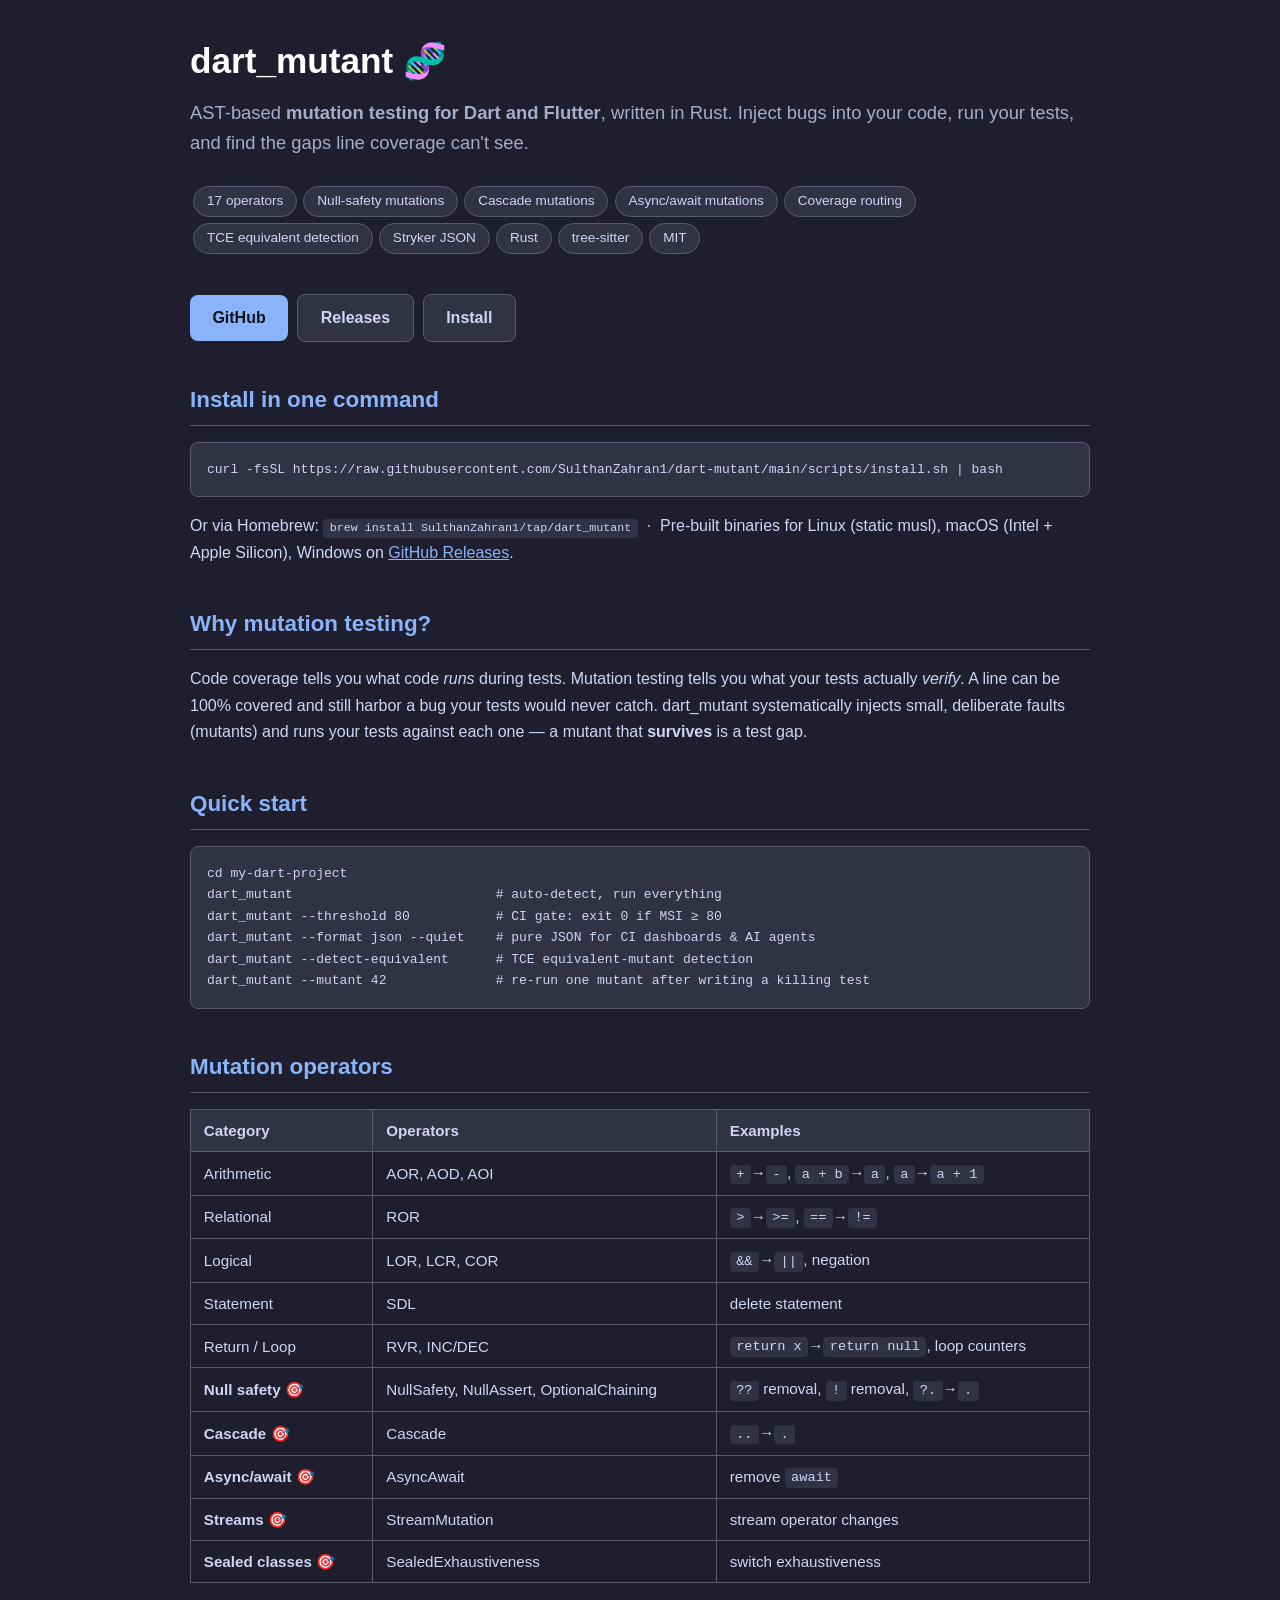
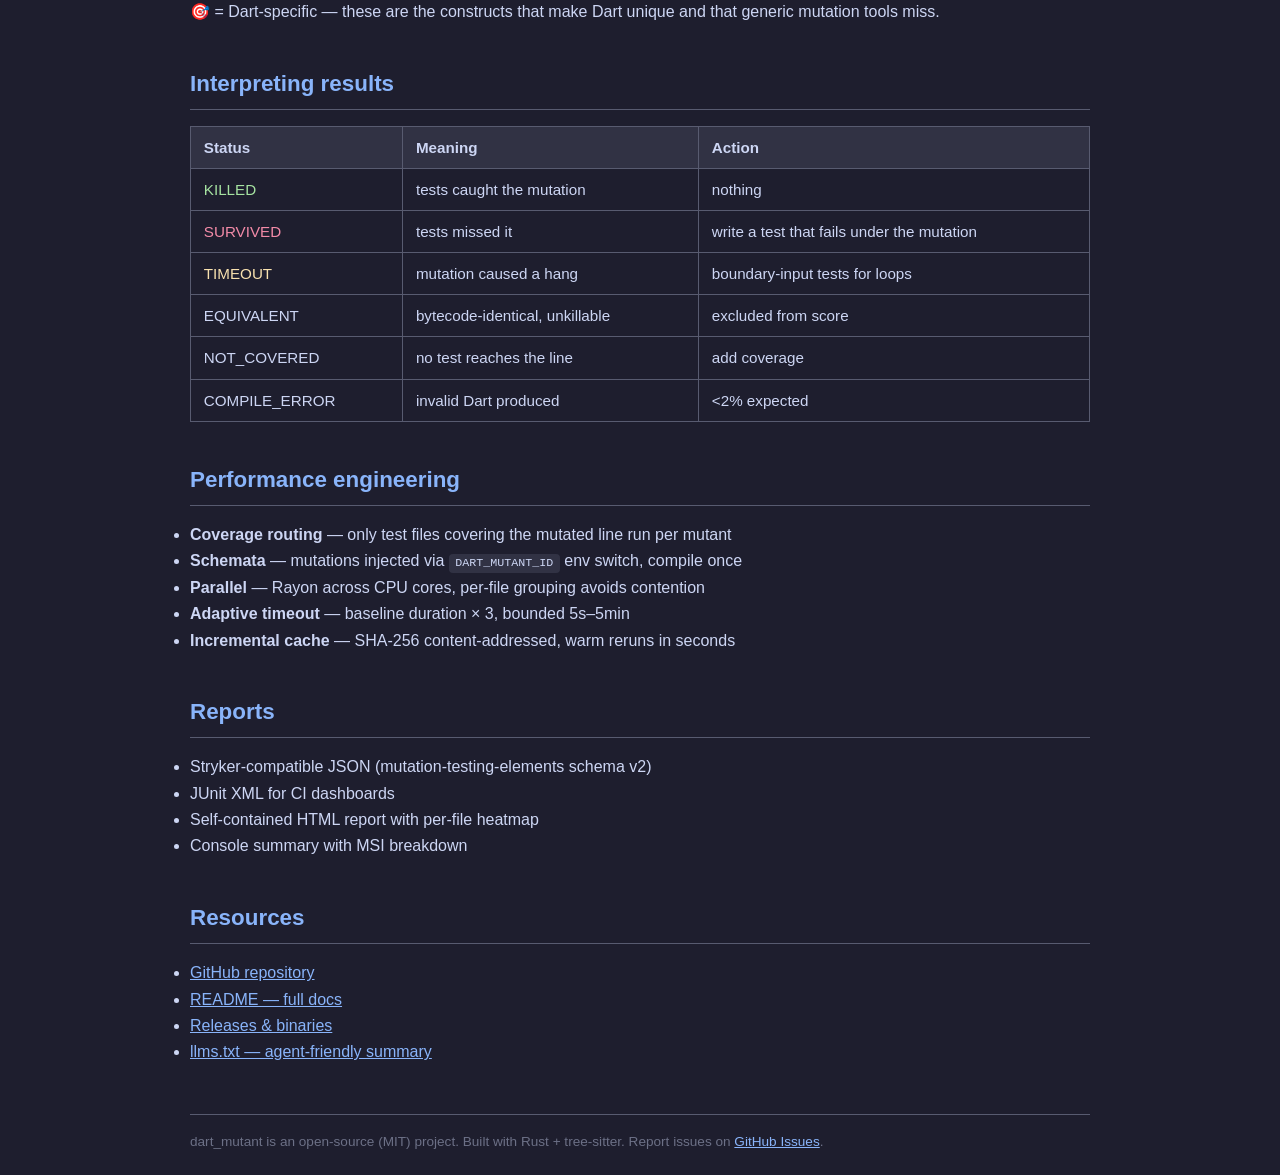
==== docs/index.html @ faf96849 "seo: agent + search engine discoverability - llms.txt: agent-facing summary (Exa/Claude/etc. crawl t" ====
<!DOCTYPE html>
<html lang="en">
<head>
<meta charset="UTF-8">
<meta name="viewport" content="width=device-width, initial-scale=1.0">
<title>dart_mutant — Mutation Testing for Dart &amp; Flutter | AST-based, Rust, 17 operators</title>
<meta name="description" content="dart_mutant is an AST-based mutation testing tool for Dart and Flutter written in Rust. 17 mutation operators including null-safety, cascade, async/await, streams and sealed classes. Coverage routing, TCE equivalent-mutant detection, Stryker JSON, JUnit XML and HTML reports. Install in one command.">
<meta name="keywords" content="dart mutation testing, dart_mutant, flutter mutation testing, mutation testing dart, mutation test tool, mutation score, MSI, mutant testing, dart testing tools, stryker dart, test quality, code coverage alternative, rust mutation testing, tree-sitter dart, null safety mutation">
<meta name="author" content="Sulthan Zahran">
<meta name="robots" content="index, follow">
<link rel="canonical" href="https://sulthanzahran1.github.io/dart-mutant/">
<meta property="og:type" content="software">
<meta property="og:title" content="dart_mutant — Mutation Testing for Dart &amp; Flutter">
<meta property="og:description" content="AST-based mutation testing for Dart/Flutter: 17 operators, coverage routing, TCE equivalent detection, Stryker-compatible reports. Find the tests that miss real bugs.">
<meta property="og:url" content="https://sulthanzahran1.github.io/dart-mutant/">
<meta property="og:image" content="https://sulthanzahran1.github.io/dart-mutant/og-image.png">
<meta name="twitter:card" content="summary">
<meta name="twitter:title" content="dart_mutant — Mutation Testing for Dart &amp; Flutter">
<meta name="twitter:description" content="AST-based mutation testing for Dart/Flutter: 17 operators, coverage routing, TCE equivalent detection, Stryker-compatible reports.">
<script type="application/ld+json">
{
  "@context": "https://schema.org",
  "@type": "SoftwareApplication",
  "name": "dart_mutant",
  "alternateName": "dart-mutant",
  "description": "AST-based mutation testing tool for Dart and Flutter, written in Rust. Injects deliberate faults (mutants) into Dart source code and runs the test suite against each one to measure test effectiveness with the Mutation Score Indicator (MSI).",
  "applicationCategory": "DeveloperApplication",
  "operatingSystem": "Linux, macOS, Windows",
  "softwareVersion": "0.1.0",
  "url": "https://github.com/SulthanZahran1/dart-mutant",
  "sameAs": [
    "https://sulthanzahran1.github.io/dart-mutant/",
    "https://crates.io/crates/dart-mutant"
  ],
  "offers": {
    "@type": "Offer",
    "price": "0",
    "priceCurrency": "USD"
  },
  "author": {
    "@type": "Person",
    "name": "Sulthan Zahran",
    "url": "https://github.com/SulthanZahran1"
  },
  "keywords": "dart mutation testing, flutter mutation testing, mutation score, MSI, mutation testing tool, test quality, tree-sitter, rust, stryker, null safety mutation, cascade mutation, async await mutation, sealed class mutation",
  "featureList": [
    "17 mutation operators: 10 generic + 7 Dart-specific (null safety, cascade, async/await, streams, sealed classes)",
    "Coverage routing: runs only tests covering the mutated line",
    "Trivial Compiler Equivalence (TCE) equivalent-mutant detection via Dart kernel bytecode comparison",
    "Adaptive timeouts (baseline × coefficient)",
    "Parallel execution with Rayon + SHA-256 incremental cache",
    "Stryker-compatible JSON, JUnit XML, HTML reports",
    "Agent-friendly: pure JSON stdout, exit codes 0/1/2"
  ]
}
</script>
<style>
:root { --bg:#1e1e2e; --fg:#cdd6f4; --card:#313244; --border:#585b70; --accent:#89b4fa; --green:#a6e3a1; --yellow:#f9e2af; --red:#f38ba8; }
* { margin:0; padding:0; box-sizing:border-box; }
body { font-family:-apple-system,BlinkMacSystemFont,'Segoe UI',Roboto,sans-serif; background:var(--bg); color:var(--fg); line-height:1.65; padding:2rem 1rem; }
.container { max-width:900px; margin:0 auto; }
h1 { font-size:2.2rem; margin-bottom:.5rem; color:#fff; }
h2 { font-size:1.4rem; margin:2.5rem 0 1rem; color:var(--accent); border-bottom:1px solid var(--border); padding-bottom:.4rem; }
a { color:var(--accent); }
code { background:var(--card); padding:.15rem .4rem; border-radius:4px; font-size:.9em; }
pre { background:var(--card); padding:1rem; border-radius:8px; overflow-x:auto; border:1px solid var(--border); margin:1rem 0; }
.tagline { font-size:1.15rem; color:#a6adc8; margin-bottom:1.5rem; }
.badge { display:inline-block; background:var(--card); border:1px solid var(--border); border-radius:20px; padding:.2rem .8rem; margin:.2rem .2rem; font-size:.85rem; }
.badges { margin:1rem 0 2rem; }
table { border-collapse:collapse; width:100%; margin:1rem 0; }
th,td { border:1px solid var(--border); padding:.5rem .8rem; text-align:left; font-size:.95rem; }
th { background:var(--card); }
.green { color:var(--green); } .yellow { color:var(--yellow); } .red { color:var(--red); }
.btn { display:inline-block; background:var(--accent); color:#11111b; font-weight:600; padding:.6rem 1.4rem; border-radius:8px; text-decoration:none; margin:.3rem .3rem 0 0; }
.btn.secondary { background:var(--card); color:var(--fg); border:1px solid var(--border); }
footer { margin-top:3rem; color:#6c7086; font-size:.85rem; border-top:1px solid var(--border); padding-top:1rem; }
</style>
</head>
<body>
<div class="container">
<h1>dart_mutant 🧬</h1>
<div class="tagline">AST-based <strong>mutation testing for Dart and Flutter</strong>, written in Rust. Inject bugs into your code, run your tests, and find the gaps line coverage can't see.</div>
<div class="badges">
<span class="badge">17 operators</span><span class="badge">Null-safety mutations</span><span class="badge">Cascade mutations</span><span class="badge">Async/await mutations</span><span class="badge">Coverage routing</span><span class="badge">TCE equivalent detection</span><span class="badge">Stryker JSON</span><span class="badge">Rust</span><span class="badge">tree-sitter</span><span class="badge">MIT</span>
</div>
<a class="btn" href="https://github.com/SulthanZahran1/dart-mutant">GitHub</a>
<a class="btn secondary" href="https://github.com/SulthanZahran1/dart-mutant/releases">Releases</a>
<a class="btn secondary" href="#install">Install</a>

<h2 id="install">Install in one command</h2>
<pre>curl -fsSL https://raw.githubusercontent.com/SulthanZahran1/dart-mutant/main/scripts/install.sh | bash</pre>
<p>Or via Homebrew: <code>brew install SulthanZahran1/tap/dart_mutant</code> &nbsp;·&nbsp; Pre-built binaries for Linux (static musl), macOS (Intel + Apple Silicon), Windows on <a href="https://github.com/SulthanZahran1/dart-mutant/releases">GitHub Releases</a>.</p>

<h2>Why mutation testing?</h2>
<p>Code coverage tells you what code <em>runs</em> during tests. Mutation testing tells you what your tests actually <em>verify</em>. A line can be 100% covered and still harbor a bug your tests would never catch. dart_mutant systematically injects small, deliberate faults (mutants) and runs your tests against each one — a mutant that <strong>survives</strong> is a test gap.</p>

<h2>Quick start</h2>
<pre>cd my-dart-project
dart_mutant                          # auto-detect, run everything
dart_mutant --threshold 80           # CI gate: exit 0 if MSI ≥ 80
dart_mutant --format json --quiet    # pure JSON for CI dashboards & AI agents
dart_mutant --detect-equivalent      # TCE equivalent-mutant detection
dart_mutant --mutant 42              # re-run one mutant after writing a killing test</pre>

<h2>Mutation operators</h2>
<table>
<tr><th>Category</th><th>Operators</th><th>Examples</th></tr>
<tr><td>Arithmetic</td><td>AOR, AOD, AOI</td><td><code>+</code>→<code>-</code>, <code>a + b</code>→<code>a</code>, <code>a</code>→<code>a + 1</code></td></tr>
<tr><td>Relational</td><td>ROR</td><td><code>&gt;</code>→<code>&gt;=</code>, <code>==</code>→<code>!=</code></td></tr>
<tr><td>Logical</td><td>LOR, LCR, COR</td><td><code>&amp;&amp;</code>→<code>||</code>, negation</td></tr>
<tr><td>Statement</td><td>SDL</td><td>delete statement</td></tr>
<tr><td>Return / Loop</td><td>RVR, INC/DEC</td><td><code>return x</code>→<code>return null</code>, loop counters</td></tr>
<tr><td><strong>Null safety</strong> 🎯</td><td>NullSafety, NullAssert, OptionalChaining</td><td><code>??</code> removal, <code>!</code> removal, <code>?.</code>→<code>.</code></td></tr>
<tr><td><strong>Cascade</strong> 🎯</td><td>Cascade</td><td><code>..</code>→<code>.</code></td></tr>
<tr><td><strong>Async/await</strong> 🎯</td><td>AsyncAwait</td><td>remove <code>await</code></td></tr>
<tr><td><strong>Streams</strong> 🎯</td><td>StreamMutation</td><td>stream operator changes</td></tr>
<tr><td><strong>Sealed classes</strong> 🎯</td><td>SealedExhaustiveness</td><td>switch exhaustiveness</td></tr>
</table>
<p>🎯 = Dart-specific — these are the constructs that make Dart unique and that generic mutation tools miss.</p>

<h2>Interpreting results</h2>
<table>
<tr><th>Status</th><th>Meaning</th><th>Action</th></tr>
<tr><td class="green">KILLED</td><td>tests caught the mutation</td><td>nothing</td></tr>
<tr><td class="red">SURVIVED</td><td>tests missed it</td><td>write a test that fails under the mutation</td></tr>
<tr><td class="yellow">TIMEOUT</td><td>mutation caused a hang</td><td>boundary-input tests for loops</td></tr>
<tr><td>EQUIVALENT</td><td>bytecode-identical, unkillable</td><td>excluded from score</td></tr>
<tr><td>NOT_COVERED</td><td>no test reaches the line</td><td>add coverage</td></tr>
<tr><td>COMPILE_ERROR</td><td>invalid Dart produced</td><td>&lt;2% expected</td></tr>
</table>

<h2>Performance engineering</h2>
<ul>
<li><strong>Coverage routing</strong> — only test files covering the mutated line run per mutant</li>
<li><strong>Schemata</strong> — mutations injected via <code>DART_MUTANT_ID</code> env switch, compile once</li>
<li><strong>Parallel</strong> — Rayon across CPU cores, per-file grouping avoids contention</li>
<li><strong>Adaptive timeout</strong> — baseline duration × 3, bounded 5s–5min</li>
<li><strong>Incremental cache</strong> — SHA-256 content-addressed, warm reruns in seconds</li>
</ul>

<h2>Reports</h2>
<ul>
<li>Stryker-compatible JSON (mutation-testing-elements schema v2)</li>
<li>JUnit XML for CI dashboards</li>
<li>Self-contained HTML report with per-file heatmap</li>
<li>Console summary with MSI breakdown</li>
</ul>

<h2>Resources</h2>
<ul>
<li><a href="https://github.com/SulthanZahran1/dart-mutant">GitHub repository</a></li>
<li><a href="https://github.com/SulthanZahran1/dart-mutant/blob/main/README.md">README — full docs</a></li>
<li><a href="https://github.com/SulthanZahran1/dart-mutant/releases">Releases &amp; binaries</a></li>
<li><a href="https://github.com/SulthanZahran1/dart-mutant/blob/main/llms.txt">llms.txt — agent-friendly summary</a></li>
</ul>

<footer>
<p>dart_mutant is an open-source (MIT) project. Built with Rust + tree-sitter. Report issues on <a href="https://github.com/SulthanZahran1/dart-mutant/issues">GitHub Issues</a>.</p>
</footer>
</div>
</body>
</html>
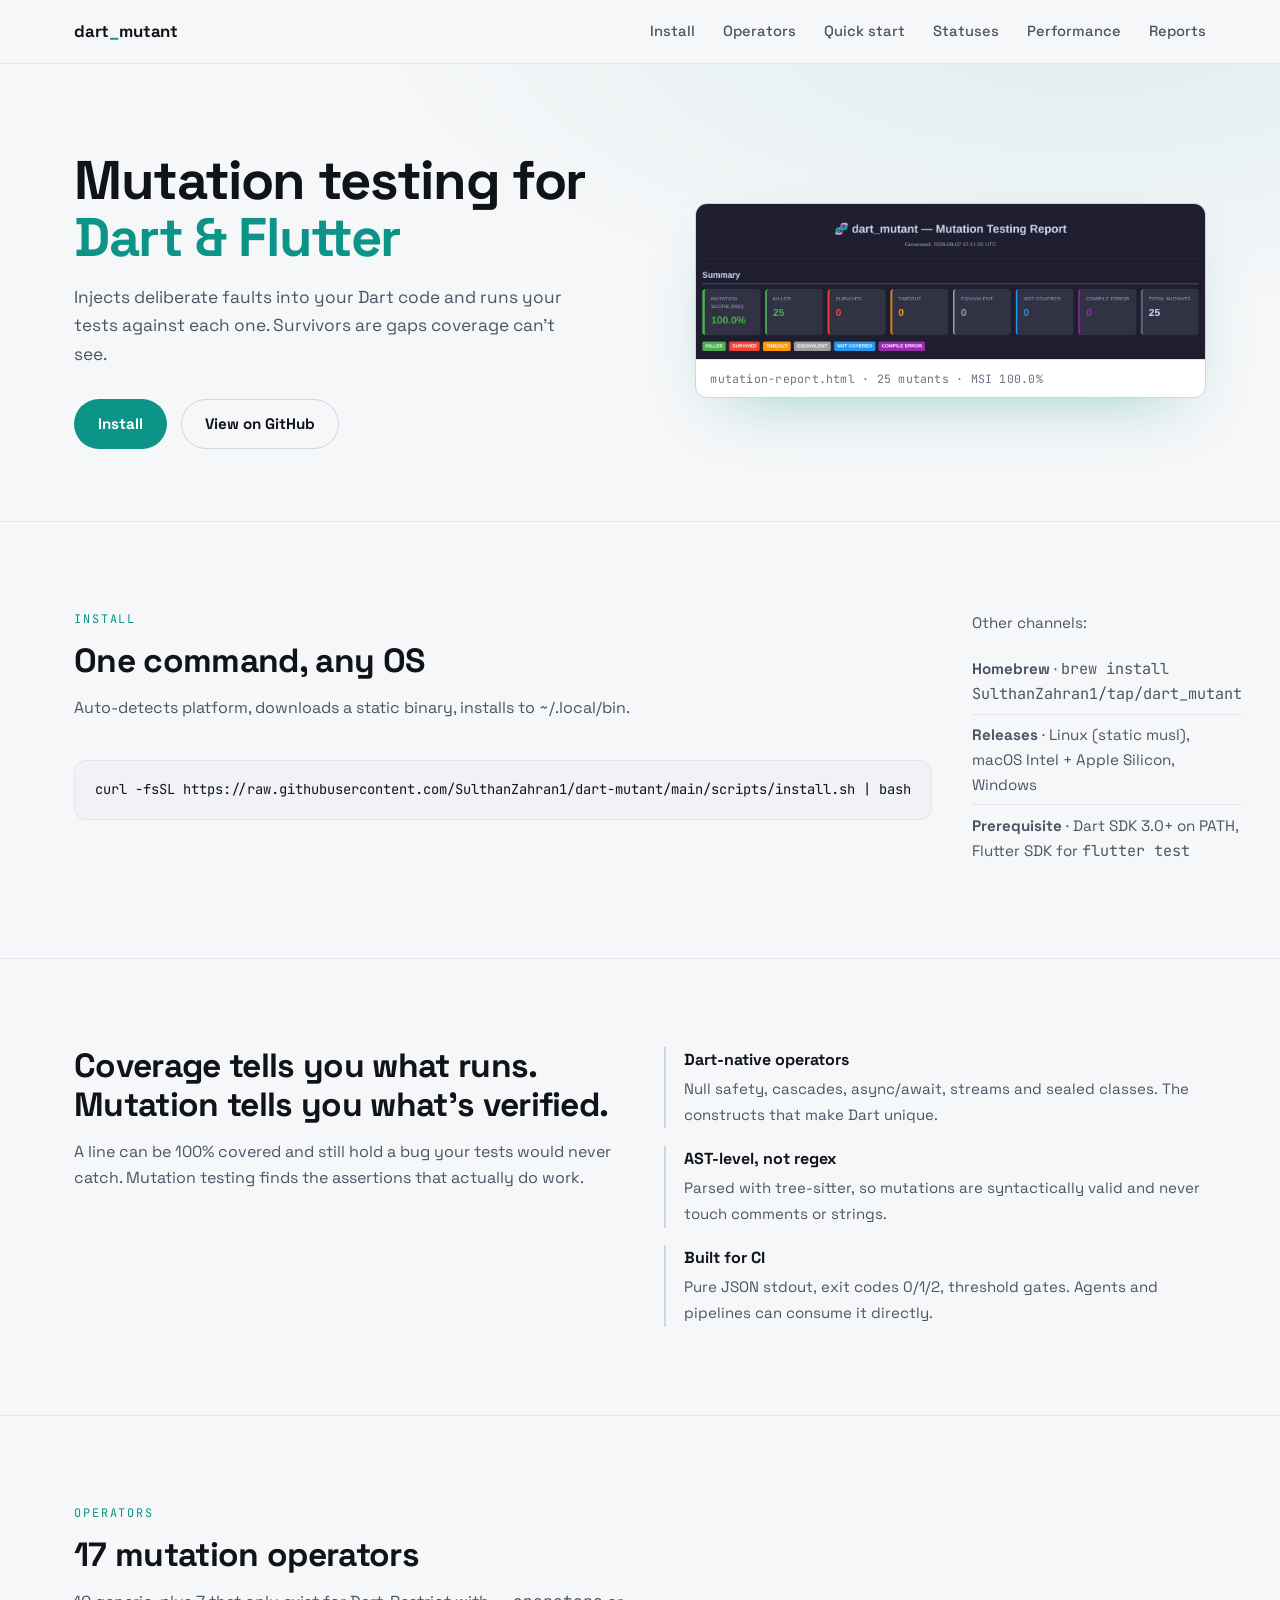
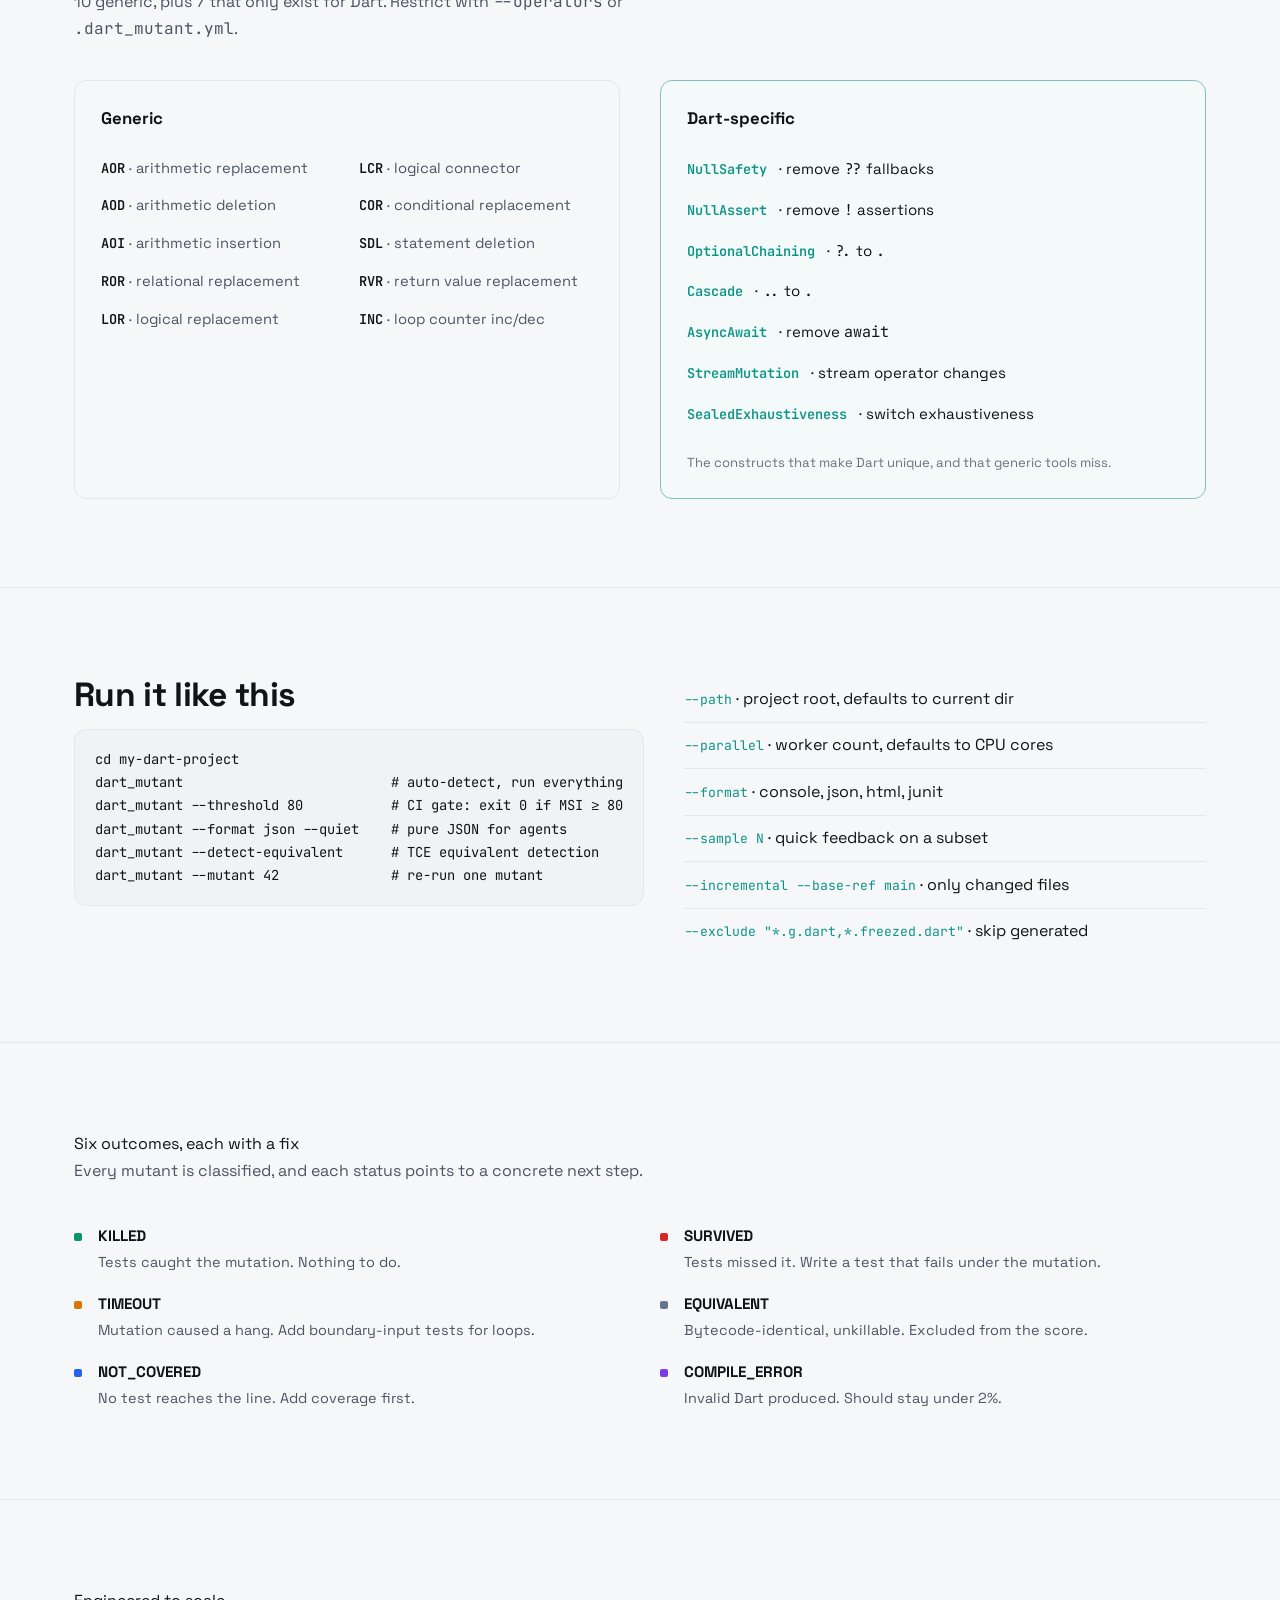
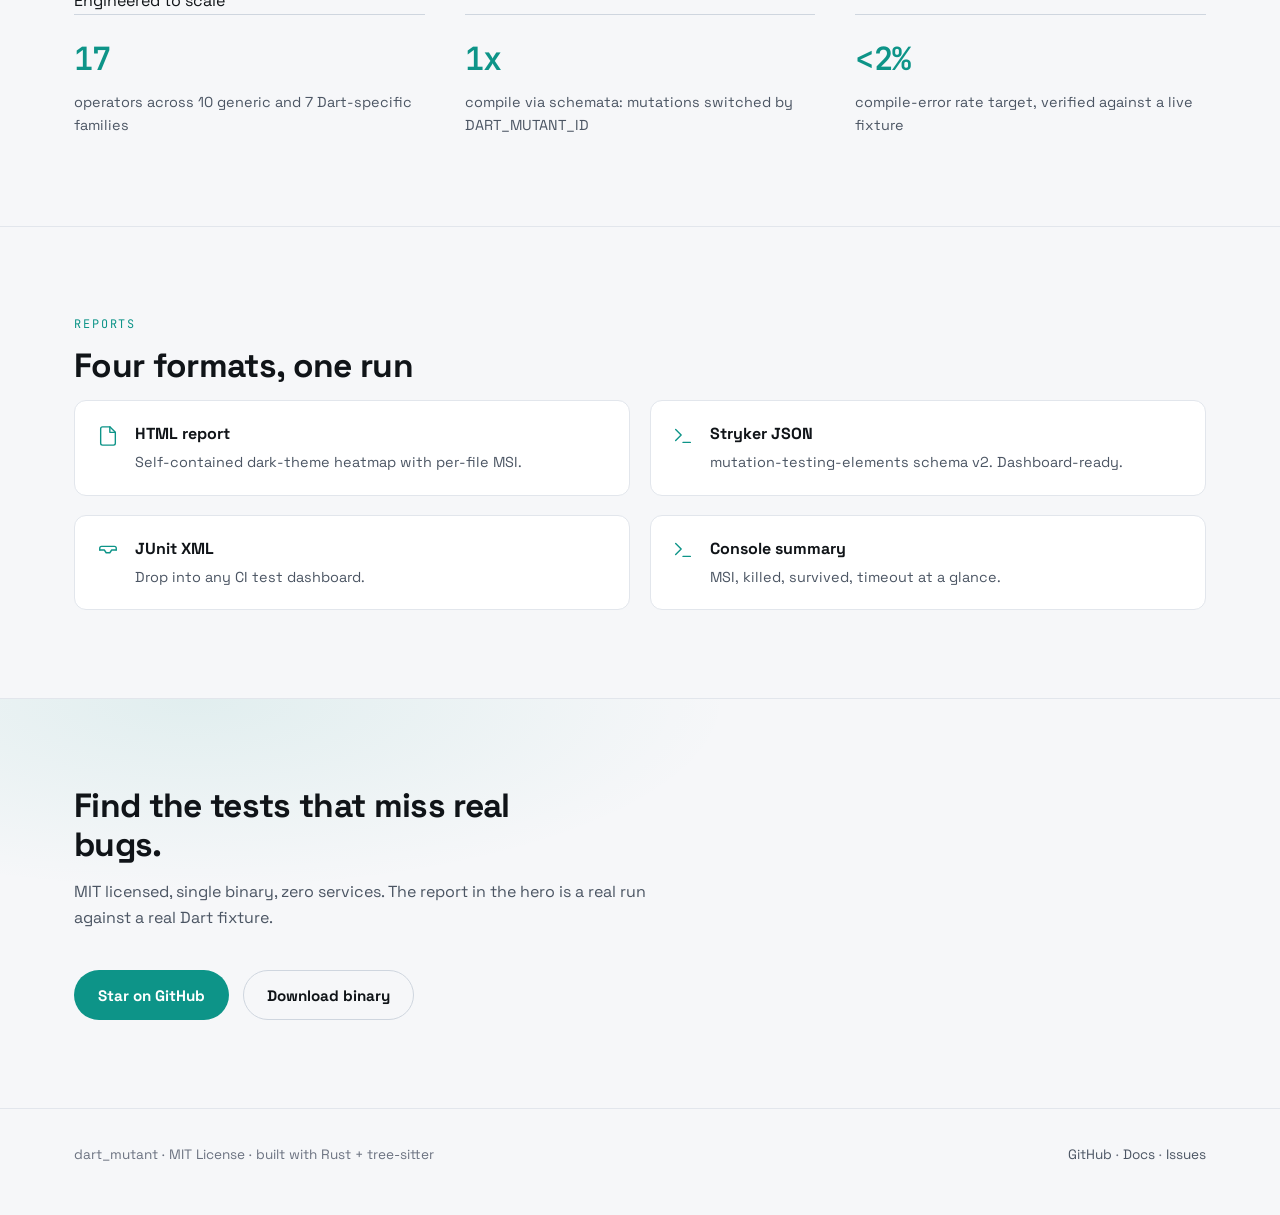
==== commit b6baa52b: "feat(seo): taste-skill redesign of landing page Applied design-taste-frontend (taste-skill) anti-slo" ====
--- a/docs/index.html
+++ b/docs/index.html
@@ -3,19 +3,19 @@
 <head>
 <meta charset="UTF-8">
 <meta name="viewport" content="width=device-width, initial-scale=1.0">
-<title>dart_mutant — Mutation Testing for Dart &amp; Flutter | AST-based, Rust, 17 operators</title>
+<title>dart_mutant: Mutation Testing for Dart &amp; Flutter | AST-based, Rust, 17 operators</title>
 <meta name="description" content="dart_mutant is an AST-based mutation testing tool for Dart and Flutter written in Rust. 17 mutation operators including null-safety, cascade, async/await, streams and sealed classes. Coverage routing, TCE equivalent-mutant detection, Stryker JSON, JUnit XML and HTML reports. Install in one command.">
 <meta name="keywords" content="dart mutation testing, dart_mutant, flutter mutation testing, mutation testing dart, mutation test tool, mutation score, MSI, mutant testing, dart testing tools, stryker dart, test quality, code coverage alternative, rust mutation testing, tree-sitter dart, null safety mutation">
 <meta name="author" content="Sulthan Zahran">
 <meta name="robots" content="index, follow">
 <link rel="canonical" href="https://sulthanzahran1.github.io/dart-mutant/">
 <meta property="og:type" content="software">
-<meta property="og:title" content="dart_mutant — Mutation Testing for Dart &amp; Flutter">
+<meta property="og:title" content="dart_mutant: Mutation Testing for Dart &amp; Flutter">
 <meta property="og:description" content="AST-based mutation testing for Dart/Flutter: 17 operators, coverage routing, TCE equivalent detection, Stryker-compatible reports. Find the tests that miss real bugs.">
 <meta property="og:url" content="https://sulthanzahran1.github.io/dart-mutant/">
 <meta property="og:image" content="https://sulthanzahran1.github.io/dart-mutant/og-image.png">
 <meta name="twitter:card" content="summary">
-<meta name="twitter:title" content="dart_mutant — Mutation Testing for Dart &amp; Flutter">
+<meta name="twitter:title" content="dart_mutant: Mutation Testing for Dart &amp; Flutter">
 <meta name="twitter:description" content="AST-based mutation testing for Dart/Flutter: 17 operators, coverage routing, TCE equivalent detection, Stryker-compatible reports.">
 <script type="application/ld+json">
 {
@@ -47,116 +47,547 @@
     "17 mutation operators: 10 generic + 7 Dart-specific (null safety, cascade, async/await, streams, sealed classes)",
     "Coverage routing: runs only tests covering the mutated line",
     "Trivial Compiler Equivalence (TCE) equivalent-mutant detection via Dart kernel bytecode comparison",
-    "Adaptive timeouts (baseline × coefficient)",
+    "Adaptive timeouts (baseline x coefficient)",
     "Parallel execution with Rayon + SHA-256 incremental cache",
     "Stryker-compatible JSON, JUnit XML, HTML reports",
     "Agent-friendly: pure JSON stdout, exit codes 0/1/2"
   ]
 }
 </script>
+<link rel="preload" href="fonts/SpaceGrotesk-2.woff2" as="font" type="font/woff2" crossorigin>
+<link rel="preload" href="report-hero.png" as="image">
+<link rel="stylesheet" href="fonts/fonts.css">
 <style>
-:root { --bg:#1e1e2e; --fg:#cdd6f4; --card:#313244; --border:#585b70; --accent:#89b4fa; --green:#a6e3a1; --yellow:#f9e2af; --red:#f38ba8; }
-* { margin:0; padding:0; box-sizing:border-box; }
-body { font-family:-apple-system,BlinkMacSystemFont,'Segoe UI',Roboto,sans-serif; background:var(--bg); color:var(--fg); line-height:1.65; padding:2rem 1rem; }
-.container { max-width:900px; margin:0 auto; }
-h1 { font-size:2.2rem; margin-bottom:.5rem; color:#fff; }
-h2 { font-size:1.4rem; margin:2.5rem 0 1rem; color:var(--accent); border-bottom:1px solid var(--border); padding-bottom:.4rem; }
-a { color:var(--accent); }
-code { background:var(--card); padding:.15rem .4rem; border-radius:4px; font-size:.9em; }
-pre { background:var(--card); padding:1rem; border-radius:8px; overflow-x:auto; border:1px solid var(--border); margin:1rem 0; }
-.tagline { font-size:1.15rem; color:#a6adc8; margin-bottom:1.5rem; }
-.badge { display:inline-block; background:var(--card); border:1px solid var(--border); border-radius:20px; padding:.2rem .8rem; margin:.2rem .2rem; font-size:.85rem; }
-.badges { margin:1rem 0 2rem; }
-table { border-collapse:collapse; width:100%; margin:1rem 0; }
-th,td { border:1px solid var(--border); padding:.5rem .8rem; text-align:left; font-size:.95rem; }
-th { background:var(--card); }
-.green { color:var(--green); } .yellow { color:var(--yellow); } .red { color:var(--red); }
-.btn { display:inline-block; background:var(--accent); color:#11111b; font-weight:600; padding:.6rem 1.4rem; border-radius:8px; text-decoration:none; margin:.3rem .3rem 0 0; }
-.btn.secondary { background:var(--card); color:var(--fg); border:1px solid var(--border); }
-footer { margin-top:3rem; color:#6c7086; font-size:.85rem; border-top:1px solid var(--border); padding-top:1rem; }
+/* ------------------------------------------------------------------ */
+/* Tokens. One theme family, two modes. Single accent: teal.           */
+/* ------------------------------------------------------------------ */
+:root {
+  --bg: #0b0e14;
+  --bg-elev: #11151f;
+  --bg-code: #0e1219;
+  --ink: #e6eaf2;
+  --ink-dim: #9aa4b5;
+  --ink-faint: #6b7688;
+  --line: #1e2532;
+  --line-strong: #2a3345;
+  --accent: #2dd4bf;
+  --accent-ink: #052e2a;
+  --radius: 12px;
+  --font-display: "Space Grotesk", system-ui, sans-serif;
+  --font-mono: "JetBrains Mono", ui-monospace, monospace;
+  /* semantic status colors, used only in the status section */
+  --st-killed: #34d399;
+  --st-survived: #f87171;
+  --st-timeout: #fbbf24;
+  --st-equivalent: #94a3b8;
+  --st-notcovered: #60a5fa;
+  --st-compile: #a78bfa;
+}
+@media (prefers-color-scheme: light) {
+  :root {
+    --bg: #f6f7f9;
+    --bg-elev: #ffffff;
+    --bg-code: #f0f2f5;
+    --ink: #101418;
+    --ink-dim: #4b5563;
+    --ink-faint: #6b7280;
+    --line: #e2e6ec;
+    --line-strong: #cfd6df;
+    --accent: #0d9488;
+    --accent-ink: #ffffff;
+    --st-killed: #059669;
+    --st-survived: #dc2626;
+    --st-timeout: #d97706;
+    --st-equivalent: #64748b;
+    --st-notcovered: #2563eb;
+    --st-compile: #7c3aed;
+  }
+}
+
+* { margin: 0; padding: 0; box-sizing: border-box; }
+html { scroll-behavior: smooth; }
+body {
+  font-family: var(--font-display);
+  background: var(--bg);
+  color: var(--ink);
+  line-height: 1.65;
+  -webkit-font-smoothing: antialiased;
+}
+a { color: var(--accent); text-decoration: none; }
+a:hover { text-decoration: underline; }
+code, pre, .mono { font-family: var(--font-mono); }
+pre {
+  background: var(--bg-code);
+  border: 1px solid var(--line);
+  border-radius: var(--radius);
+  padding: 1.1rem 1.25rem;
+  overflow-x: auto;
+  font-size: 0.86rem;
+  line-height: 1.7;
+  color: var(--ink);
+}
+.container { max-width: 1180px; margin: 0 auto; padding: 0 1.5rem; }
+section { padding: 5.5rem 0; }
+section + section { border-top: 1px solid var(--line); }
+
+/* ------------------------------------------------------------------ */
+/* Reveal on scroll (IntersectionObserver; reduced-motion safe)        */
+/* ------------------------------------------------------------------ */
+.reveal { opacity: 0; transform: translateY(14px); transition: opacity 0.55s cubic-bezier(0.16,1,0.3,1), transform 0.55s cubic-bezier(0.16,1,0.3,1); }
+.reveal.is-in { opacity: 1; transform: none; }
+@media (prefers-reduced-motion: reduce) {
+  html { scroll-behavior: auto; }
+  .reveal { opacity: 1; transform: none; transition: none; }
+  * { transition-duration: 0.01ms !important; animation-duration: 0.01ms !important; }
+}
+
+/* ------------------------------------------------------------------ */
+/* Nav. One line, max 72px.                                            */
+/* ------------------------------------------------------------------ */
+nav {
+  position: sticky; top: 0; z-index: 50;
+  background: color-mix(in srgb, var(--bg) 86%, transparent);
+  backdrop-filter: blur(10px);
+  -webkit-backdrop-filter: blur(10px);
+  border-bottom: 1px solid var(--line);
+  height: 64px;
+  display: flex; align-items: center;
+}
+@media (prefers-reduced-transparency: reduce) { nav { background: var(--bg); } }
+.nav-inner { display: flex; align-items: center; justify-content: space-between; width: 100%; }
+.nav-brand { font-weight: 700; font-size: 1.05rem; color: var(--ink); letter-spacing: -0.01em; }
+.nav-brand:hover { text-decoration: none; }
+.nav-brand .dot { color: var(--accent); }
+.nav-links { display: flex; gap: 1.75rem; font-size: 0.92rem; }
+.nav-links a { color: var(--ink-dim); font-weight: 500; }
+.nav-links a:hover { color: var(--ink); text-decoration: none; }
+@media (max-width: 768px) { .nav-links { display: none; } }
+
+/* ------------------------------------------------------------------ */
+/* Hero. Asymmetric split: text left, real report screenshot right.    */
+/* Max 4 text elements. No badges, no taglines under CTAs.             */
+/* ------------------------------------------------------------------ */
+.hero {
+  padding: 5.5rem 0 4.5rem;
+  border-bottom: 1px solid var(--line);
+  background:
+    radial-gradient(1200px 500px at 85% -10%, color-mix(in srgb, var(--accent) 10%, transparent), transparent 60%),
+    var(--bg);
+}
+.hero-grid {
+  display: grid;
+  grid-template-columns: 1.05fr 0.95fr;
+  gap: 3.5rem;
+  align-items: center;
+}
+@media (max-width: 900px) {
+  .hero-grid { grid-template-columns: 1fr; gap: 2.5rem; }
+  .hero { padding-top: 3.5rem; }
+}
+.hero h1 {
+  font-size: clamp(2.1rem, 4.6vw, 3.4rem);
+  line-height: 1.04;
+  letter-spacing: -0.025em;
+  font-weight: 700;
+  margin-bottom: 1.1rem;
+}
+.hero h1 .accent { color: var(--accent); }
+.hero p.lead {
+  font-size: 1.08rem;
+  color: var(--ink-dim);
+  max-width: 46ch;
+  margin-bottom: 1.9rem;
+}
+.hero-ctas { display: flex; gap: 0.85rem; flex-wrap: wrap; }
+.btn {
+  display: inline-flex; align-items: center; gap: 0.5rem;
+  padding: 0.72rem 1.45rem;
+  border-radius: 999px;
+  font-weight: 600; font-size: 0.95rem;
+  border: 1px solid transparent;
+  transition: transform 0.18s cubic-bezier(0.16,1,0.3,1), box-shadow 0.18s;
+  white-space: nowrap;
+}
+.btn:active { transform: scale(0.98); }
+.btn-primary { background: var(--accent); color: var(--accent-ink); }
+.btn-primary:hover { text-decoration: none; box-shadow: 0 0 0 4px color-mix(in srgb, var(--accent) 22%, transparent); transform: translateY(-1px); }
+.btn-ghost { border-color: var(--line-strong); color: var(--ink); background: transparent; }
+.btn-ghost:hover { text-decoration: none; border-color: var(--accent); transform: translateY(-1px); }
+.hero-figure {
+  border: 1px solid var(--line-strong);
+  border-radius: var(--radius);
+  overflow: hidden;
+  box-shadow: 0 24px 70px -30px color-mix(in srgb, var(--accent) 45%, transparent);
+  background: var(--bg-elev);
+}
+.hero-figure img { display: block; width: 100%; height: auto; }
+.hero-figure figcaption {
+  font-family: var(--font-mono);
+  font-size: 0.72rem;
+  color: var(--ink-faint);
+  padding: 0.55rem 0.9rem;
+  border-top: 1px solid var(--line);
+  letter-spacing: 0.02em;
+}
+
+/* ------------------------------------------------------------------ */
+/* Section heads. Vertical stack, no split-header, restrained eyebrows */
+/* ------------------------------------------------------------------ */
+h2 {
+  font-size: clamp(1.5rem, 3vw, 2.1rem);
+  letter-spacing: -0.02em;
+  line-height: 1.15;
+  margin-bottom: 0.9rem;
+}
+.section-intro { color: var(--ink-dim); max-width: 58ch; margin-bottom: 2.4rem; }
+.eyebrow {
+  font-family: var(--font-mono);
+  font-size: 0.74rem;
+  letter-spacing: 0.16em;
+  text-transform: uppercase;
+  color: var(--accent);
+  margin-bottom: 0.8rem;
+  display: block;
+}
+
+/* ------------------------------------------------------------------ */
+/* Install: single-column, code block.                                */
+/* ------------------------------------------------------------------ */
+.install-grid { display: grid; grid-template-columns: 1.1fr 0.9fr; gap: 2.5rem; align-items: start; }
+@media (max-width: 900px) { .install-grid { grid-template-columns: 1fr; } }
+.install-alt { color: var(--ink-dim); font-size: 0.95rem; }
+.install-alt p { margin-bottom: 0.9rem; }
+.install-alt ul { list-style: none; }
+.install-alt li { padding: 0.45rem 0; border-bottom: 1px solid var(--line); }
+.install-alt li:last-child { border-bottom: none; }
+
+/* ------------------------------------------------------------------ */
+/* Why: two-column text + 3 grouped points, no cards.                 */
+/* ------------------------------------------------------------------ */
+.why-grid { display: grid; grid-template-columns: 1fr 1fr; gap: 3rem; align-items: start; }
+@media (max-width: 768px) { .why-grid { grid-template-columns: 1fr; } }
+.why-points { list-style: none; display: grid; gap: 1.1rem; }
+.why-points li { border-left: 2px solid var(--line-strong); padding-left: 1.1rem; }
+.why-points li strong { display: block; margin-bottom: 0.15rem; }
+.why-points li span { color: var(--ink-dim); font-size: 0.94rem; }
+
+/* ------------------------------------------------------------------ */
+/* Operators: asymmetric 2-col. Generic grouped, Dart-specific accent. */
+/* ------------------------------------------------------------------ */
+.op-grid { display: grid; grid-template-columns: 1fr 1fr; gap: 2.5rem; }
+@media (max-width: 768px) { .op-grid { grid-template-columns: 1fr; } }
+.op-generic h3, .op-dart h3 { font-size: 1.05rem; margin-bottom: 1rem; }
+.op-generic {
+  border: 1px solid var(--line);
+  border-radius: var(--radius);
+  padding: 1.5rem 1.6rem;
+}
+.op-generic ul { list-style: none; columns: 2; column-gap: 1.5rem; }
+@media (max-width: 480px) { .op-generic ul { columns: 1; } }
+.op-generic li { padding: 0.42rem 0; font-size: 0.92rem; color: var(--ink-dim); break-inside: avoid; }
+.op-generic li b { color: var(--ink); font-weight: 600; font-family: var(--font-mono); font-size: 0.85rem; }
+.op-dart {
+  border: 1px solid color-mix(in srgb, var(--accent) 45%, var(--line));
+  border-radius: var(--radius);
+  padding: 1.5rem 1.6rem;
+  background: color-mix(in srgb, var(--accent) 5%, var(--bg-elev));
+}
+.op-dart ul { list-style: none; }
+.op-dart li { padding: 0.5rem 0; font-size: 0.94rem; }
+.op-dart li b { font-family: var(--font-mono); font-size: 0.85rem; color: var(--accent); margin-right: 0.55rem; }
+.op-note { margin-top: 1.1rem; font-size: 0.82rem; color: var(--ink-faint); }
+
+/* ------------------------------------------------------------------ */
+/* Quick start: code + grouped flags.                                 */
+/* ------------------------------------------------------------------ */
+.qs-grid { display: grid; grid-template-columns: 1fr 1fr; gap: 2.5rem; align-items: start; }
+@media (max-width: 900px) { .qs-grid { grid-template-columns: 1fr; } }
+.qs-flags { list-style: none; }
+.qs-flags li { padding: 0.6rem 0; border-bottom: 1px solid var(--line); }
+.qs-flags li:last-child { border-bottom: none; }
+.qs-flags code { font-size: 0.82rem; color: var(--accent); }
+
+/* ------------------------------------------------------------------ */
+/* Statuses: 2-col grid, semantic color indicators only.              */
+/* ------------------------------------------------------------------ */
+.status-grid { display: grid; grid-template-columns: 1fr 1fr; gap: 1rem 2.5rem; }
+@media (max-width: 640px) { .status-grid { grid-template-columns: 1fr; } }
+.status-item { display: grid; grid-template-columns: 10px 1fr; gap: 0.9rem; align-items: baseline; }
+.status-item .swatch { width: 8px; height: 8px; border-radius: 2px; margin-top: 0.65em; }
+.status-item b { font-size: 0.95rem; }
+.status-item p { color: var(--ink-dim); font-size: 0.9rem; margin-top: 0.1rem; }
+.st-killed { background: var(--st-killed); }
+.st-survived { background: var(--st-survived); }
+.st-timeout { background: var(--st-timeout); }
+.st-equivalent { background: var(--st-equivalent); }
+.st-notcovered { background: var(--st-notcovered); }
+.st-compile { background: var(--st-compile); }
+
+/* ------------------------------------------------------------------ */
+/* Performance: plain stat row, no cards.                             */
+/* ------------------------------------------------------------------ */
+.stats { display: grid; grid-template-columns: repeat(3, 1fr); gap: 2.5rem; }
+@media (max-width: 768px) { .stats { grid-template-columns: 1fr; gap: 1.6rem; } }
+.stat { border-top: 1px solid var(--line-strong); padding-top: 1.1rem; }
+.stat .num { font-family: var(--font-mono); font-size: 2rem; font-weight: 600; color: var(--accent); letter-spacing: -0.02em; }
+.stat .lbl { color: var(--ink-dim); font-size: 0.9rem; margin-top: 0.3rem; }
+
+/* ------------------------------------------------------------------ */
+/* Reports: 2x2 grid with Tabler icons (allowed icon family).         */
+/* ------------------------------------------------------------------ */
+.report-grid { display: grid; grid-template-columns: 1fr 1fr; gap: 1.2rem; }
+@media (max-width: 640px) { .report-grid { grid-template-columns: 1fr; } }
+.report-item {
+  display: flex; gap: 1rem; align-items: flex-start;
+  border: 1px solid var(--line);
+  border-radius: var(--radius);
+  padding: 1.25rem 1.35rem;
+  background: var(--bg-elev);
+}
+.report-item svg { flex: 0 0 auto; color: var(--accent); margin-top: 0.2rem; }
+.report-item b { display: block; margin-bottom: 0.2rem; }
+.report-item p { color: var(--ink-dim); font-size: 0.9rem; }
+
+/* ------------------------------------------------------------------ */
+/* CTA band + footer.                                                 */
+/* ------------------------------------------------------------------ */
+.cta-band {
+  text-align: left;
+  border-top: 1px solid var(--line);
+  background:
+    radial-gradient(900px 320px at 15% 0%, color-mix(in srgb, var(--accent) 9%, transparent), transparent 60%),
+    var(--bg);
+}
+.cta-band h2 { max-width: 22ch; }
+footer {
+  border-top: 1px solid var(--line);
+  padding: 2.2rem 0 3rem;
+  color: var(--ink-faint);
+  font-size: 0.85rem;
+}
+.footer-inner { display: flex; justify-content: space-between; gap: 1.5rem; flex-wrap: wrap; }
+.footer-inner a { color: var(--ink-dim); }
+@media (max-width: 640px) { section { padding: 3.5rem 0; } }
+@media (max-width: 420px) {
+  .hero-ctas { flex-direction: column; align-items: stretch; }
+  .hero-ctas .btn { justify-content: center; }
+}
 </style>
 </head>
 <body>
-<div class="container">
-<h1>dart_mutant 🧬</h1>
-<div class="tagline">AST-based <strong>mutation testing for Dart and Flutter</strong>, written in Rust. Inject bugs into your code, run your tests, and find the gaps line coverage can't see.</div>
-<div class="badges">
-<span class="badge">17 operators</span><span class="badge">Null-safety mutations</span><span class="badge">Cascade mutations</span><span class="badge">Async/await mutations</span><span class="badge">Coverage routing</span><span class="badge">TCE equivalent detection</span><span class="badge">Stryker JSON</span><span class="badge">Rust</span><span class="badge">tree-sitter</span><span class="badge">MIT</span>
-</div>
-<a class="btn" href="https://github.com/SulthanZahran1/dart-mutant">GitHub</a>
-<a class="btn secondary" href="https://github.com/SulthanZahran1/dart-mutant/releases">Releases</a>
-<a class="btn secondary" href="#install">Install</a>
-
-<h2 id="install">Install in one command</h2>
-<pre>curl -fsSL https://raw.githubusercontent.com/SulthanZahran1/dart-mutant/main/scripts/install.sh | bash</pre>
-<p>Or via Homebrew: <code>brew install SulthanZahran1/tap/dart_mutant</code> &nbsp;·&nbsp; Pre-built binaries for Linux (static musl), macOS (Intel + Apple Silicon), Windows on <a href="https://github.com/SulthanZahran1/dart-mutant/releases">GitHub Releases</a>.</p>
-
-<h2>Why mutation testing?</h2>
-<p>Code coverage tells you what code <em>runs</em> during tests. Mutation testing tells you what your tests actually <em>verify</em>. A line can be 100% covered and still harbor a bug your tests would never catch. dart_mutant systematically injects small, deliberate faults (mutants) and runs your tests against each one — a mutant that <strong>survives</strong> is a test gap.</p>
-
-<h2>Quick start</h2>
-<pre>cd my-dart-project
+
+<nav>
+  <div class="container nav-inner">
+    <a class="nav-brand" href="#">dart<span class="dot">_</span>mutant</a>
+    <div class="nav-links">
+      <a href="#install">Install</a>
+      <a href="#operators">Operators</a>
+      <a href="#quickstart">Quick start</a>
+      <a href="#statuses">Statuses</a>
+      <a href="#performance">Performance</a>
+      <a href="#reports">Reports</a>
+    </div>
+  </div>
+</nav>
+
+<header class="hero">
+  <div class="container hero-grid">
+    <div>
+      <h1>Mutation testing for <span class="accent">Dart &amp; Flutter</span></h1>
+      <p class="lead">Injects deliberate faults into your Dart code and runs your tests against each one. Survivors are gaps coverage can't see.</p>
+      <div class="hero-ctas">
+        <a class="btn btn-primary" href="#install">Install</a>
+        <a class="btn btn-ghost" href="https://github.com/SulthanZahran1/dart-mutant">View on GitHub</a>
+      </div>
+    </div>
+    <figure class="hero-figure reveal">
+      <img src="report-hero.png" alt="dart_mutant report: mutation score 100 percent, 25 killed, 0 survived, with per-status color key" width="1280" height="389">
+      <figcaption>mutation-report.html · 25 mutants · MSI 100.0%</figcaption>
+    </figure>
+  </div>
+</header>
+
+<section id="install">
+  <div class="container install-grid">
+    <div>
+      <span class="eyebrow">Install</span>
+      <h2>One command, any OS</h2>
+      <p class="section-intro">Auto-detects platform, downloads a static binary, installs to ~/.local/bin.</p>
+      <pre>curl -fsSL https://raw.githubusercontent.com/SulthanZahran1/dart-mutant/main/scripts/install.sh | bash</pre>
+    </div>
+    <div class="install-alt">
+      <p>Other channels:</p>
+      <ul>
+        <li><b>Homebrew</b> · <code>brew install SulthanZahran1/tap/dart_mutant</code></li>
+        <li><b>Releases</b> · Linux (static musl), macOS Intel + Apple Silicon, Windows</li>
+        <li><b>Prerequisite</b> · Dart SDK 3.0+ on PATH, Flutter SDK for <code>flutter test</code></li>
+      </ul>
+    </div>
+  </div>
+</section>
+
+<section id="why">
+  <div class="container why-grid">
+    <div>
+      <h2>Coverage tells you what runs. Mutation tells you what's verified.</h2>
+      <p class="section-intro">A line can be 100% covered and still hold a bug your tests would never catch. Mutation testing finds the assertions that actually do work.</p>
+    </div>
+    <ul class="why-points">
+      <li><strong>Dart-native operators</strong><span>Null safety, cascades, async/await, streams and sealed classes. The constructs that make Dart unique.</span></li>
+      <li><strong>AST-level, not regex</strong><span>Parsed with tree-sitter, so mutations are syntactically valid and never touch comments or strings.</span></li>
+      <li><strong>Built for CI</strong><span>Pure JSON stdout, exit codes 0/1/2, threshold gates. Agents and pipelines can consume it directly.</span></li>
+    </ul>
+  </div>
+</section>
+
+<section id="operators">
+  <div class="container">
+    <span class="eyebrow">Operators</span>
+    <h2>17 mutation operators</h2>
+    <p class="section-intro">10 generic, plus 7 that only exist for Dart. Restrict with <code>--operators</code> or <code>.dart_mutant.yml</code>.</p>
+    <div class="op-grid">
+      <div class="op-generic">
+        <h3>Generic</h3>
+        <ul>
+          <li><b>AOR</b> · arithmetic replacement</li>
+          <li><b>AOD</b> · arithmetic deletion</li>
+          <li><b>AOI</b> · arithmetic insertion</li>
+          <li><b>ROR</b> · relational replacement</li>
+          <li><b>LOR</b> · logical replacement</li>
+          <li><b>LCR</b> · logical connector</li>
+          <li><b>COR</b> · conditional replacement</li>
+          <li><b>SDL</b> · statement deletion</li>
+          <li><b>RVR</b> · return value replacement</li>
+          <li><b>INC</b> · loop counter inc/dec</li>
+        </ul>
+      </div>
+      <div class="op-dart">
+        <h3>Dart-specific</h3>
+        <ul>
+          <li><b>NullSafety</b> · remove <code>??</code> fallbacks</li>
+          <li><b>NullAssert</b> · remove <code>!</code> assertions</li>
+          <li><b>OptionalChaining</b> · <code>?.</code> to <code>.</code></li>
+          <li><b>Cascade</b> · <code>..</code> to <code>.</code></li>
+          <li><b>AsyncAwait</b> · remove <code>await</code></li>
+          <li><b>StreamMutation</b> · stream operator changes</li>
+          <li><b>SealedExhaustiveness</b> · switch exhaustiveness</li>
+        </ul>
+        <p class="op-note">The constructs that make Dart unique, and that generic tools miss.</p>
+      </div>
+    </div>
+  </div>
+</section>
+
+<section id="quickstart">
+  <div class="container qs-grid">
+    <div>
+      <h2>Run it like this</h2>
+      <pre>cd my-dart-project
 dart_mutant                          # auto-detect, run everything
 dart_mutant --threshold 80           # CI gate: exit 0 if MSI ≥ 80
-dart_mutant --format json --quiet    # pure JSON for CI dashboards & AI agents
-dart_mutant --detect-equivalent      # TCE equivalent-mutant detection
-dart_mutant --mutant 42              # re-run one mutant after writing a killing test</pre>
-
-<h2>Mutation operators</h2>
-<table>
-<tr><th>Category</th><th>Operators</th><th>Examples</th></tr>
-<tr><td>Arithmetic</td><td>AOR, AOD, AOI</td><td><code>+</code>→<code>-</code>, <code>a + b</code>→<code>a</code>, <code>a</code>→<code>a + 1</code></td></tr>
-<tr><td>Relational</td><td>ROR</td><td><code>&gt;</code>→<code>&gt;=</code>, <code>==</code>→<code>!=</code></td></tr>
-<tr><td>Logical</td><td>LOR, LCR, COR</td><td><code>&amp;&amp;</code>→<code>||</code>, negation</td></tr>
-<tr><td>Statement</td><td>SDL</td><td>delete statement</td></tr>
-<tr><td>Return / Loop</td><td>RVR, INC/DEC</td><td><code>return x</code>→<code>return null</code>, loop counters</td></tr>
-<tr><td><strong>Null safety</strong> 🎯</td><td>NullSafety, NullAssert, OptionalChaining</td><td><code>??</code> removal, <code>!</code> removal, <code>?.</code>→<code>.</code></td></tr>
-<tr><td><strong>Cascade</strong> 🎯</td><td>Cascade</td><td><code>..</code>→<code>.</code></td></tr>
-<tr><td><strong>Async/await</strong> 🎯</td><td>AsyncAwait</td><td>remove <code>await</code></td></tr>
-<tr><td><strong>Streams</strong> 🎯</td><td>StreamMutation</td><td>stream operator changes</td></tr>
-<tr><td><strong>Sealed classes</strong> 🎯</td><td>SealedExhaustiveness</td><td>switch exhaustiveness</td></tr>
-</table>
-<p>🎯 = Dart-specific — these are the constructs that make Dart unique and that generic mutation tools miss.</p>
-
-<h2>Interpreting results</h2>
-<table>
-<tr><th>Status</th><th>Meaning</th><th>Action</th></tr>
-<tr><td class="green">KILLED</td><td>tests caught the mutation</td><td>nothing</td></tr>
-<tr><td class="red">SURVIVED</td><td>tests missed it</td><td>write a test that fails under the mutation</td></tr>
-<tr><td class="yellow">TIMEOUT</td><td>mutation caused a hang</td><td>boundary-input tests for loops</td></tr>
-<tr><td>EQUIVALENT</td><td>bytecode-identical, unkillable</td><td>excluded from score</td></tr>
-<tr><td>NOT_COVERED</td><td>no test reaches the line</td><td>add coverage</td></tr>
-<tr><td>COMPILE_ERROR</td><td>invalid Dart produced</td><td>&lt;2% expected</td></tr>
-</table>
-
-<h2>Performance engineering</h2>
-<ul>
-<li><strong>Coverage routing</strong> — only test files covering the mutated line run per mutant</li>
-<li><strong>Schemata</strong> — mutations injected via <code>DART_MUTANT_ID</code> env switch, compile once</li>
-<li><strong>Parallel</strong> — Rayon across CPU cores, per-file grouping avoids contention</li>
-<li><strong>Adaptive timeout</strong> — baseline duration × 3, bounded 5s–5min</li>
-<li><strong>Incremental cache</strong> — SHA-256 content-addressed, warm reruns in seconds</li>
-</ul>
-
-<h2>Reports</h2>
-<ul>
-<li>Stryker-compatible JSON (mutation-testing-elements schema v2)</li>
-<li>JUnit XML for CI dashboards</li>
-<li>Self-contained HTML report with per-file heatmap</li>
-<li>Console summary with MSI breakdown</li>
-</ul>
-
-<h2>Resources</h2>
-<ul>
-<li><a href="https://github.com/SulthanZahran1/dart-mutant">GitHub repository</a></li>
-<li><a href="https://github.com/SulthanZahran1/dart-mutant/blob/main/README.md">README — full docs</a></li>
-<li><a href="https://github.com/SulthanZahran1/dart-mutant/releases">Releases &amp; binaries</a></li>
-<li><a href="https://github.com/SulthanZahran1/dart-mutant/blob/main/llms.txt">llms.txt — agent-friendly summary</a></li>
-</ul>
+dart_mutant --format json --quiet    # pure JSON for agents
+dart_mutant --detect-equivalent      # TCE equivalent detection
+dart_mutant --mutant 42              # re-run one mutant</pre>
+    </div>
+    <ul class="qs-flags">
+      <li><code>--path</code> · project root, defaults to current dir</li>
+      <li><code>--parallel</code> · worker count, defaults to CPU cores</li>
+      <li><code>--format</code> · console, json, html, junit</li>
+      <li><code>--sample N</code> · quick feedback on a subset</li>
+      <li><code>--incremental --base-ref main</code> · only changed files</li>
+      <li><code>--exclude "*.g.dart,*.freezed.dart"</code> · skip generated</li>
+    </ul>
+  </div>
+</section>
+
+<section id="statuses">
+  <div class="container">
+    Six outcomes, each with a fix</h2>
+    <p class="section-intro">Every mutant is classified, and each status points to a concrete next step.</p>
+    <div class="status-grid">
+      <div class="status-item"><span class="swatch st-killed"></span><div><b>KILLED</b><p>Tests caught the mutation. Nothing to do.</p></div></div>
+      <div class="status-item"><span class="swatch st-survived"></span><div><b>SURVIVED</b><p>Tests missed it. Write a test that fails under the mutation.</p></div></div>
+      <div class="status-item"><span class="swatch st-timeout"></span><div><b>TIMEOUT</b><p>Mutation caused a hang. Add boundary-input tests for loops.</p></div></div>
+      <div class="status-item"><span class="swatch st-equivalent"></span><div><b>EQUIVALENT</b><p>Bytecode-identical, unkillable. Excluded from the score.</p></div></div>
+      <div class="status-item"><span class="swatch st-notcovered"></span><div><b>NOT_COVERED</b><p>No test reaches the line. Add coverage first.</p></div></div>
+      <div class="status-item"><span class="swatch st-compile"></span><div><b>COMPILE_ERROR</b><p>Invalid Dart produced. Should stay under 2%.</p></div></div>
+    </div>
+  </div>
+</section>
+
+<section id="performance">
+  <div class="container">
+    Engineered to scale</h2>
+    <div class="stats">
+      <div class="stat"><div class="num">17</div><div class="lbl">operators across 10 generic and 7 Dart-specific families</div></div>
+      <div class="stat"><div class="num">1x</div><div class="lbl">compile via schemata: mutations switched by DART_MUTANT_ID</div></div>
+      <div class="stat"><div class="num">&lt;2%</div><div class="lbl">compile-error rate target, verified against a live fixture</div></div>
+    </div>
+  </div>
+</section>
+
+<section id="reports">
+  <div class="container">
+    <span class="eyebrow">Reports</span>
+    <h2>Four formats, one run</h2>
+    <div class="report-grid">
+      <div class="report-item">
+        <svg width="22" height="22" viewBox="0 0 24 24" fill="none" stroke="currentColor" stroke-width="1.5" stroke-linecap="round" stroke-linejoin="round" aria-hidden="true"><path d="M14 2H6a2 2 0 0 0-2 2v16a2 2 0 0 0 2 2h12a2 2 0 0 0 2-2V8z"/><polyline points="14 2 14 8 20 8"/></svg>
+        <div><b>HTML report</b><p>Self-contained dark-theme heatmap with per-file MSI.</p></div>
+      </div>
+      <div class="report-item">
+        <svg width="22" height="22" viewBox="0 0 24 24" fill="none" stroke="currentColor" stroke-width="1.5" stroke-linecap="round" stroke-linejoin="round" aria-hidden="true"><polyline points="4 17 10 11 4 5"/><line x1="12" y1="19" x2="20" y2="19"/></svg>
+        <div><b>Stryker JSON</b><p>mutation-testing-elements schema v2. Dashboard-ready.</p></div>
+      </div>
+      <div class="report-item">
+        <svg width="22" height="22" viewBox="0 0 24 24" fill="none" stroke="currentColor" stroke-width="1.5" stroke-linecap="round" stroke-linejoin="round" aria-hidden="true"><path d="M21 12v-2a2 2 0 0 0-2-2H5a2 2 0 0 0-2 2v2"/><path d="M3 12h5l2 3h4l2-3h5"/></svg>
+        <div><b>JUnit XML</b><p>Drop into any CI test dashboard.</p></div>
+      </div>
+      <div class="report-item">
+        <svg width="22" height="22" viewBox="0 0 24 24" fill="none" stroke="currentColor" stroke-width="1.5" stroke-linecap="round" stroke-linejoin="round" aria-hidden="true"><path d="M4 17l6-6-6-6"/><path d="M12 19h8"/></svg>
+        <div><b>Console summary</b><p>MSI, killed, survived, timeout at a glance.</p></div>
+      </div>
+    </div>
+  </div>
+</section>
+
+<section class="cta-band">
+  <div class="container">
+    <h2>Find the tests that miss real bugs.</h2>
+    <p class="section-intro">MIT licensed, single binary, zero services. The report in the hero is a real run against a real Dart fixture.</p>
+    <div class="hero-ctas">
+      <a class="btn btn-primary" href="https://github.com/SulthanZahran1/dart-mutant">Star on GitHub</a>
+      <a class="btn btn-ghost" href="https://github.com/SulthanZahran1/dart-mutant/releases">Download binary</a>
+    </div>
+  </div>
+</section>
 
 <footer>
-<p>dart_mutant is an open-source (MIT) project. Built with Rust + tree-sitter. Report issues on <a href="https://github.com/SulthanZahran1/dart-mutant/issues">GitHub Issues</a>.</p>
+  <div class="container footer-inner">
+    <span>dart_mutant · MIT License · built with Rust + tree-sitter</span>
+    <span>
+      <a href="https://github.com/SulthanZahran1/dart-mutant">GitHub</a> ·
+      <a href="https://github.com/SulthanZahran1/dart-mutant/blob/main/README.md">Docs</a> ·
+      <a href="https://github.com/SulthanZahran1/dart-mutant/issues">Issues</a>
+    </span>
+  </div>
 </footer>
-</div>
+
+<script>
+// Scroll reveal via IntersectionObserver. No scroll listeners.
+(function () {
+  var els = document.querySelectorAll('.reveal');
+  if (!('IntersectionObserver' in window) || window.matchMedia('(prefers-reduced-motion: reduce)').matches) {
+    els.forEach(function (el) { el.classList.add('is-in'); });
+    return;
+  }
+  var io = new IntersectionObserver(function (entries) {
+    entries.forEach(function (e) {
+      if (e.isIntersecting) { e.target.classList.add('is-in'); io.unobserve(e.target); }
+    });
+  }, { threshold: 0.18 });
+  els.forEach(function (el) { io.observe(el); });
+})();
+</script>
 </body>
 </html>
--- a/docs/fonts/fonts.css
+++ b/docs/fonts/fonts.css
@@ -0,0 +1,169 @@
+/* Self-hosted per taste-skill 3.A: never link Google Fonts in production */
+@font-face{
+  font-family: 'Space Grotesk';
+  font-style: normal;
+  font-weight: 400;
+  font-display: swap;
+  src: url(SpaceGrotesk-0.woff2) format('woff2');
+  unicode-range: U+0102-0103, U+0110-0111, U+0128-0129, U+0168-0169, U+01A0-01A1, U+01AF-01B0, U+0300-0301, U+0303-0304, U+0308-0309, U+0323, U+0329, U+1EA0-1EF9, U+20AB;
+}
+@font-face{
+  font-family: 'Space Grotesk';
+  font-style: normal;
+  font-weight: 400;
+  font-display: swap;
+  src: url(SpaceGrotesk-1.woff2) format('woff2');
+  unicode-range: U+0100-02BA, U+02BD-02C5, U+02C7-02CC, U+02CE-02D7, U+02DD-02FF, U+0304, U+0308, U+0329, U+1D00-1DBF, U+1E00-1E9F, U+1EF2-1EFF, U+2020, U+20A0-20AB, U+20AD-20C0, U+2113, U+2C60-2C7F, U+A720-A7FF;
+}
+@font-face{
+  font-family: 'Space Grotesk';
+  font-style: normal;
+  font-weight: 400;
+  font-display: swap;
+  src: url(SpaceGrotesk-2.woff2) format('woff2');
+  unicode-range: U+0000-00FF, U+0131, U+0152-0153, U+02BB-02BC, U+02C6, U+02DA, U+02DC, U+0304, U+0308, U+0329, U+2000-206F, U+20AC, U+2122, U+2191, U+2193, U+2212, U+2215, U+FEFF, U+FFFD;
+}
+@font-face{
+  font-family: 'Space Grotesk';
+  font-style: normal;
+  font-weight: 500;
+  font-display: swap;
+  src: url(SpaceGrotesk-3.woff2) format('woff2');
+  unicode-range: U+0102-0103, U+0110-0111, U+0128-0129, U+0168-0169, U+01A0-01A1, U+01AF-01B0, U+0300-0301, U+0303-0304, U+0308-0309, U+0323, U+0329, U+1EA0-1EF9, U+20AB;
+}
+@font-face{
+  font-family: 'Space Grotesk';
+  font-style: normal;
+  font-weight: 500;
+  font-display: swap;
+  src: url(SpaceGrotesk-4.woff2) format('woff2');
+  unicode-range: U+0100-02BA, U+02BD-02C5, U+02C7-02CC, U+02CE-02D7, U+02DD-02FF, U+0304, U+0308, U+0329, U+1D00-1DBF, U+1E00-1E9F, U+1EF2-1EFF, U+2020, U+20A0-20AB, U+20AD-20C0, U+2113, U+2C60-2C7F, U+A720-A7FF;
+}
+@font-face{
+  font-family: 'Space Grotesk';
+  font-style: normal;
+  font-weight: 500;
+  font-display: swap;
+  src: url(SpaceGrotesk-5.woff2) format('woff2');
+  unicode-range: U+0000-00FF, U+0131, U+0152-0153, U+02BB-02BC, U+02C6, U+02DA, U+02DC, U+0304, U+0308, U+0329, U+2000-206F, U+20AC, U+2122, U+2191, U+2193, U+2212, U+2215, U+FEFF, U+FFFD;
+}
+@font-face{
+  font-family: 'Space Grotesk';
+  font-style: normal;
+  font-weight: 700;
+  font-display: swap;
+  src: url(SpaceGrotesk-6.woff2) format('woff2');
+  unicode-range: U+0102-0103, U+0110-0111, U+0128-0129, U+0168-0169, U+01A0-01A1, U+01AF-01B0, U+0300-0301, U+0303-0304, U+0308-0309, U+0323, U+0329, U+1EA0-1EF9, U+20AB;
+}
+@font-face{
+  font-family: 'Space Grotesk';
+  font-style: normal;
+  font-weight: 700;
+  font-display: swap;
+  src: url(SpaceGrotesk-7.woff2) format('woff2');
+  unicode-range: U+0100-02BA, U+02BD-02C5, U+02C7-02CC, U+02CE-02D7, U+02DD-02FF, U+0304, U+0308, U+0329, U+1D00-1DBF, U+1E00-1E9F, U+1EF2-1EFF, U+2020, U+20A0-20AB, U+20AD-20C0, U+2113, U+2C60-2C7F, U+A720-A7FF;
+}
+@font-face{
+  font-family: 'Space Grotesk';
+  font-style: normal;
+  font-weight: 700;
+  font-display: swap;
+  src: url(SpaceGrotesk-8.woff2) format('woff2');
+  unicode-range: U+0000-00FF, U+0131, U+0152-0153, U+02BB-02BC, U+02C6, U+02DA, U+02DC, U+0304, U+0308, U+0329, U+2000-206F, U+20AC, U+2122, U+2191, U+2193, U+2212, U+2215, U+FEFF, U+FFFD;
+}
+@font-face{
+  font-family: 'JetBrains Mono';
+  font-style: normal;
+  font-weight: 400;
+  font-display: swap;
+  src: url(JetBrainsMono-0.woff2) format('woff2');
+  unicode-range: U+0460-052F, U+1C80-1C8A, U+20B4, U+2DE0-2DFF, U+A640-A69F, U+FE2E-FE2F;
+}
+@font-face{
+  font-family: 'JetBrains Mono';
+  font-style: normal;
+  font-weight: 400;
+  font-display: swap;
+  src: url(JetBrainsMono-1.woff2) format('woff2');
+  unicode-range: U+0301, U+0400-045F, U+0490-0491, U+04B0-04B1, U+2116;
+}
+@font-face{
+  font-family: 'JetBrains Mono';
+  font-style: normal;
+  font-weight: 400;
+  font-display: swap;
+  src: url(JetBrainsMono-2.woff2) format('woff2');
+  unicode-range: U+0370-0377, U+037A-037F, U+0384-038A, U+038C, U+038E-03A1, U+03A3-03FF;
+}
+@font-face{
+  font-family: 'JetBrains Mono';
+  font-style: normal;
+  font-weight: 400;
+  font-display: swap;
+  src: url(JetBrainsMono-3.woff2) format('woff2');
+  unicode-range: U+0102-0103, U+0110-0111, U+0128-0129, U+0168-0169, U+01A0-01A1, U+01AF-01B0, U+0300-0301, U+0303-0304, U+0308-0309, U+0323, U+0329, U+1EA0-1EF9, U+20AB;
+}
+@font-face{
+  font-family: 'JetBrains Mono';
+  font-style: normal;
+  font-weight: 400;
+  font-display: swap;
+  src: url(JetBrainsMono-4.woff2) format('woff2');
+  unicode-range: U+0100-02BA, U+02BD-02C5, U+02C7-02CC, U+02CE-02D7, U+02DD-02FF, U+0304, U+0308, U+0329, U+1D00-1DBF, U+1E00-1E9F, U+1EF2-1EFF, U+2020, U+20A0-20AB, U+20AD-20C0, U+2113, U+2C60-2C7F, U+A720-A7FF;
+}
+@font-face{
+  font-family: 'JetBrains Mono';
+  font-style: normal;
+  font-weight: 400;
+  font-display: swap;
+  src: url(JetBrainsMono-5.woff2) format('woff2');
+  unicode-range: U+0000-00FF, U+0131, U+0152-0153, U+02BB-02BC, U+02C6, U+02DA, U+02DC, U+0304, U+0308, U+0329, U+2000-206F, U+20AC, U+2122, U+2191, U+2193, U+2212, U+2215, U+FEFF, U+FFFD;
+}
+@font-face{
+  font-family: 'JetBrains Mono';
+  font-style: normal;
+  font-weight: 600;
+  font-display: swap;
+  src: url(JetBrainsMono-6.woff2) format('woff2');
+  unicode-range: U+0460-052F, U+1C80-1C8A, U+20B4, U+2DE0-2DFF, U+A640-A69F, U+FE2E-FE2F;
+}
+@font-face{
+  font-family: 'JetBrains Mono';
+  font-style: normal;
+  font-weight: 600;
+  font-display: swap;
+  src: url(JetBrainsMono-7.woff2) format('woff2');
+  unicode-range: U+0301, U+0400-045F, U+0490-0491, U+04B0-04B1, U+2116;
+}
+@font-face{
+  font-family: 'JetBrains Mono';
+  font-style: normal;
+  font-weight: 600;
+  font-display: swap;
+  src: url(JetBrainsMono-8.woff2) format('woff2');
+  unicode-range: U+0370-0377, U+037A-037F, U+0384-038A, U+038C, U+038E-03A1, U+03A3-03FF;
+}
+@font-face{
+  font-family: 'JetBrains Mono';
+  font-style: normal;
+  font-weight: 600;
+  font-display: swap;
+  src: url(JetBrainsMono-9.woff2) format('woff2');
+  unicode-range: U+0102-0103, U+0110-0111, U+0128-0129, U+0168-0169, U+01A0-01A1, U+01AF-01B0, U+0300-0301, U+0303-0304, U+0308-0309, U+0323, U+0329, U+1EA0-1EF9, U+20AB;
+}
+@font-face{
+  font-family: 'JetBrains Mono';
+  font-style: normal;
+  font-weight: 600;
+  font-display: swap;
+  src: url(JetBrainsMono-10.woff2) format('woff2');
+  unicode-range: U+0100-02BA, U+02BD-02C5, U+02C7-02CC, U+02CE-02D7, U+02DD-02FF, U+0304, U+0308, U+0329, U+1D00-1DBF, U+1E00-1E9F, U+1EF2-1EFF, U+2020, U+20A0-20AB, U+20AD-20C0, U+2113, U+2C60-2C7F, U+A720-A7FF;
+}
+@font-face{
+  font-family: 'JetBrains Mono';
+  font-style: normal;
+  font-weight: 600;
+  font-display: swap;
+  src: url(JetBrainsMono-11.woff2) format('woff2');
+  unicode-range: U+0000-00FF, U+0131, U+0152-0153, U+02BB-02BC, U+02C6, U+02DA, U+02DC, U+0304, U+0308, U+0329, U+2000-206F, U+20AC, U+2122, U+2191, U+2193, U+2212, U+2215, U+FEFF, U+FFFD;
+}
